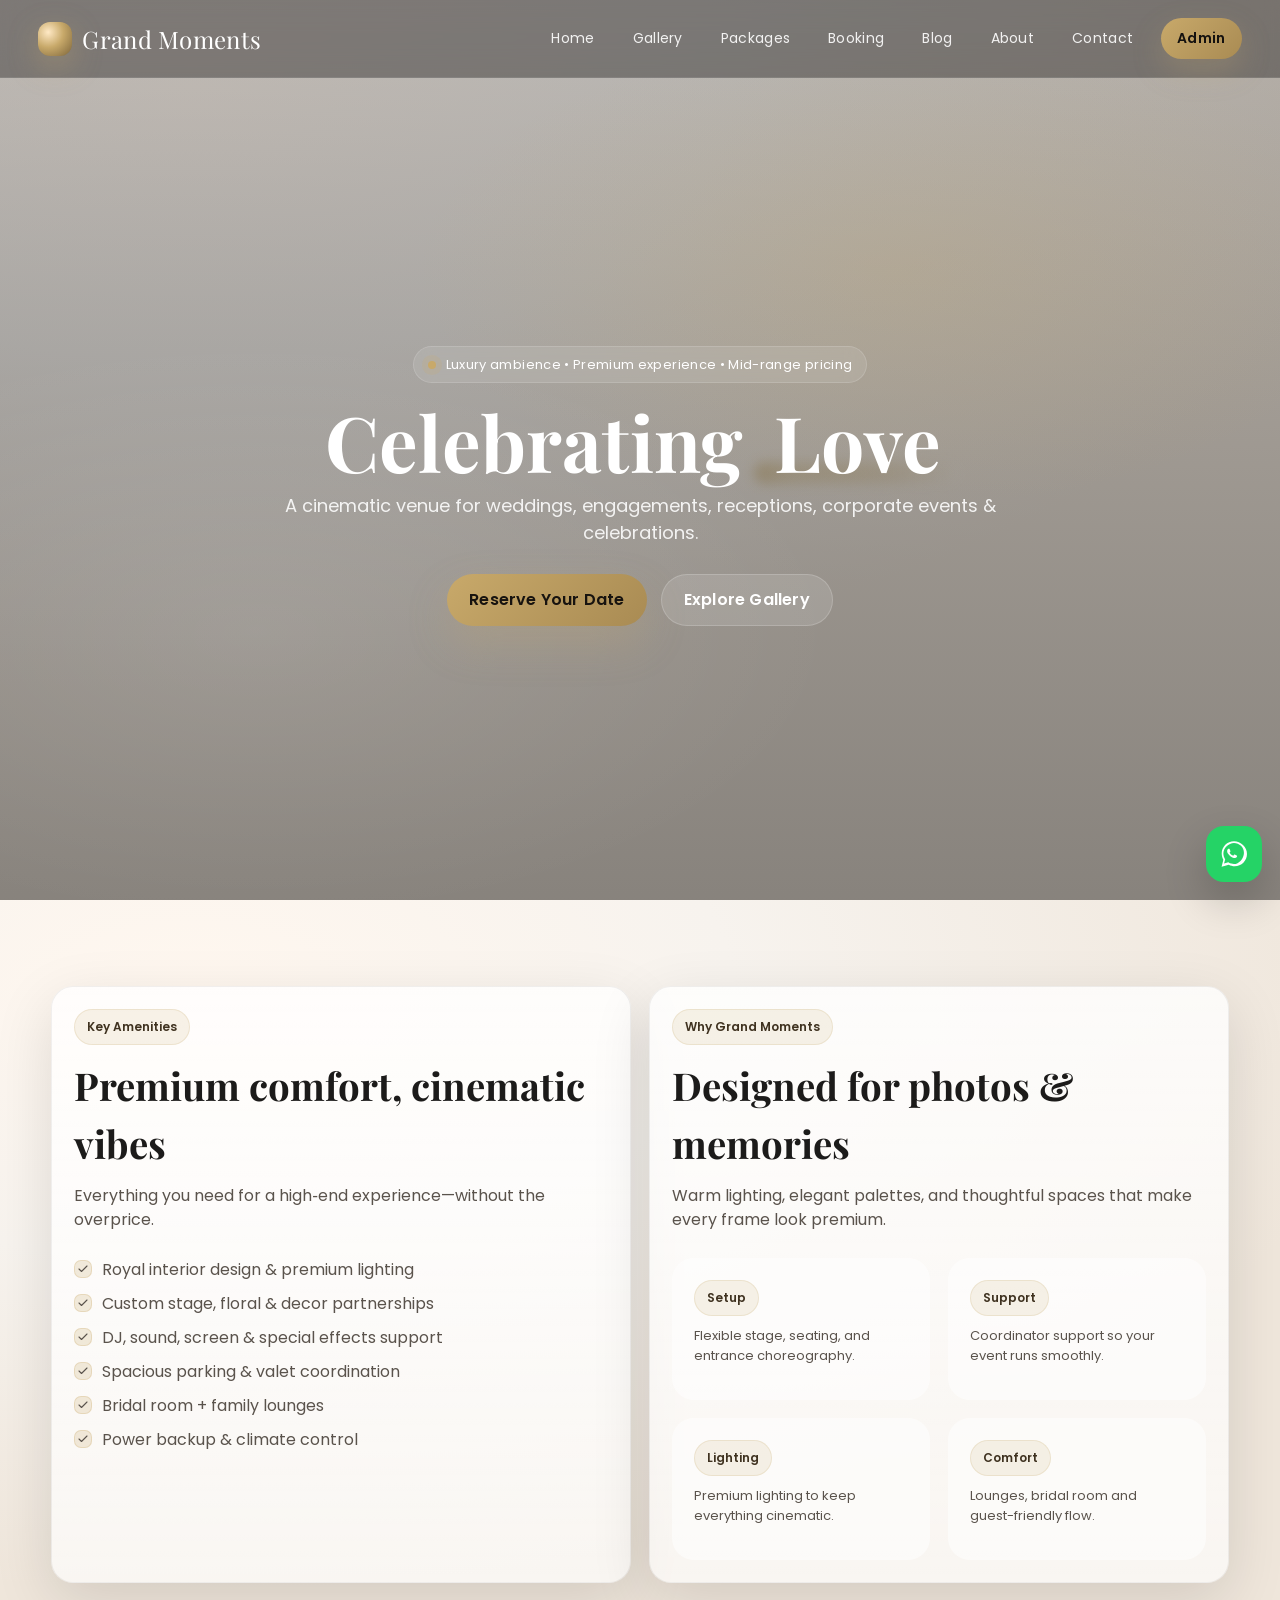
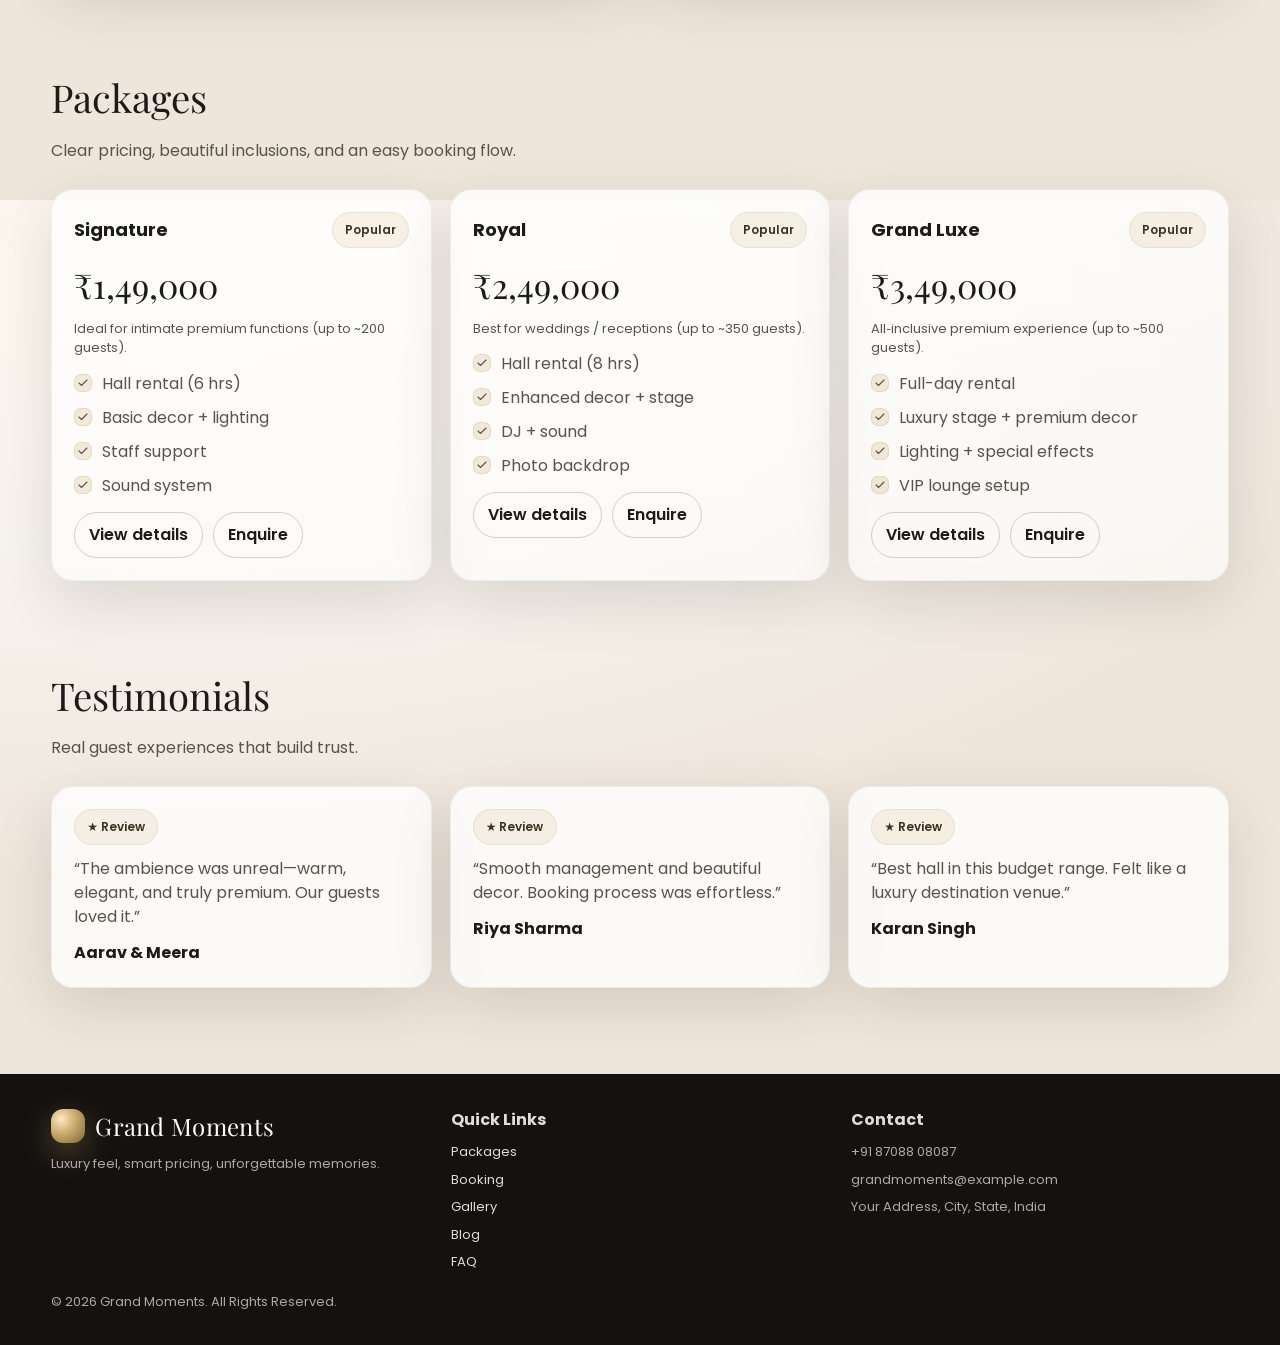
==== index.html @ 3381ce87 "Add files via upload" ====
<!DOCTYPE html>
<html lang="en">
<head>
  <meta charset="UTF-8" />
  <meta name="viewport" content="width=device-width, initial-scale=1.0" />
  <title>Grand Moments | Luxury Functional Hall</title>
  <link rel="stylesheet" href="css/style.css" />
  <link href="https://fonts.googleapis.com/css2?family=Playfair+Display:wght@500;700&family=Poppins:wght@300;400;500;600&display=swap" rel="stylesheet">
</head>
<body data-page="home">

<header class="navbar">
  <div class="logo"><span class="logo-mark" aria-hidden="true"></span><span id="brandName">Grand Moments</span></div>
  <nav>
    <a href="index.html">Home</a>
    <a href="gallery.html">Gallery</a>
    <a href="packages.html">Packages</a>
    <a href="booking.html">Booking</a>
    <a href="blog.html">Blog</a>
    <a href="about.html">About</a>
    <a href="contact.html">Contact</a>
    <a href="admin.html" class="btn">Admin</a>
  </nav>
</header>

<section class="hero">
  <video autoplay muted loop playsinline>
    <source src="assets/video/hero.mp4" type="video/mp4" />
  </video>
  <div class="hero-content">
    <div class="kicker"><span class="kicker-dot"></span><span id="tagline">Luxury ambience • Premium experience • Mid-range pricing</span></div>
    <h1><span id="heroPrefix">Celebrating</span> <span class="liquid-word" id="changing-text">Love</span></h1>
    <p id="heroSubcopy">A cinematic venue for weddings, engagements, receptions, corporate events & celebrations.</p>
    <div class="cta-row">
      <a class="primary-btn" href="booking.html" id="primaryCtaText">Reserve Your Date</a>
      <a class="secondary-btn" href="gallery.html">Explore Gallery</a>
    </div>
  </div>
</section>

<section class="section">
  <div class="container">
    <div class="grid-2">
      <div class="card soft">
        <div class="pill">Key Amenities</div>
        <h2 class="section-title" style="margin-top:12px;">Premium comfort, cinematic vibes</h2>
        <p class="section-subtitle">Everything you need for a high‑end experience—without the overprice.</p>
        <ul class="amenities" id="amenitiesList"></ul>
      </div>
      <div class="card soft">
        <div class="pill">Why Grand Moments</div>
        <h2 class="section-title" style="margin-top:12px;">Designed for photos & memories</h2>
        <p class="section-subtitle">Warm lighting, elegant palettes, and thoughtful spaces that make every frame look premium.</p>
        <div class="grid-2">
          <div class="card" style="box-shadow:none;background:rgba(255,255,255,.55);border:none;">
            <div class="pill">Setup</div><p class="small" style="margin-top:10px;">Flexible stage, seating, and entrance choreography.</p>
          </div>
          <div class="card" style="box-shadow:none;background:rgba(255,255,255,.55);border:none;">
            <div class="pill">Support</div><p class="small" style="margin-top:10px;">Coordinator support so your event runs smoothly.</p>
          </div>
          <div class="card" style="box-shadow:none;background:rgba(255,255,255,.55);border:none;">
            <div class="pill">Lighting</div><p class="small" style="margin-top:10px;">Premium lighting to keep everything cinematic.</p>
          </div>
          <div class="card" style="box-shadow:none;background:rgba(255,255,255,.55);border:none;">
            <div class="pill">Comfort</div><p class="small" style="margin-top:10px;">Lounges, bridal room and guest-friendly flow.</p>
          </div>
        </div>
      </div>
    </div>
  </div>
</section>

<section class="section" style="padding-top:0">
  <div class="container">
    <div class="section-title">Packages</div>
    <p class="section-subtitle">Clear pricing, beautiful inclusions, and an easy booking flow.</p>
    <div class="grid-3 pricing" id="packagesPreview"></div>
  </div>
</section>

<section class="section" style="padding-top:0">
  <div class="container">
    <div class="section-title">Testimonials</div>
    <p class="section-subtitle">Real guest experiences that build trust.</p>
    <div class="grid-3" id="testimonialCards"></div>
  </div>
</section>

<footer class="footer">
  <div class="container">
    <div class="grid-3">
      <div>
        <div class="logo" style="color:#fff"><span class="logo-mark"></span><span id="brandName2">Grand Moments</span></div>
        <p class="muted" style="margin-top:10px;">Luxury feel, smart pricing, unforgettable memories.</p>
      </div>
      <div>
        <div style="font-weight:700">Quick Links</div>
        <div class="muted" style="margin-top:10px; display:grid; gap:8px">
          <a href="packages.html">Packages</a>
          <a href="booking.html">Booking</a>
          <a href="gallery.html">Gallery</a>
          <a href="blog.html">Blog</a>
          <a href="faq.html">FAQ</a>
        </div>
      </div>
      <div>
        <div style="font-weight:700">Contact</div>
        <div class="muted" style="margin-top:10px; display:grid; gap:8px">
          <span id="contactPhone"></span>
          <span id="contactEmail"></span>
          <span id="contactAddress"></span>
        </div>
      </div>
    </div>
    <div class="muted" style="margin-top:20px;">© 2026 Grand Moments. All Rights Reserved.</div>
  </div>
</footer>


<button id="whatsappFab" class="whatsapp-fab" aria-label="Chat on WhatsApp">
  <svg viewBox="0 0 32 32" aria-hidden="true">
    <path d="M19.11 17.56c-.3-.15-1.77-.87-2.04-.97-.27-.1-.47-.15-.67.15-.2.3-.77.97-.94 1.17-.17.2-.35.22-.65.07-.3-.15-1.26-.46-2.4-1.48-.89-.79-1.49-1.77-1.67-2.07-.17-.3-.02-.46.13-.61.13-.13.3-.35.45-.52.15-.17.2-.3.3-.5.1-.2.05-.37-.03-.52-.08-.15-.67-1.6-.92-2.2-.24-.58-.48-.5-.67-.5h-.57c-.2 0-.52.07-.8.37-.27.3-1.05 1.03-1.05 2.52s1.08 2.93 1.23 3.13c.15.2 2.13 3.25 5.16 4.56.72.31 1.28.5 1.72.64.72.23 1.37.2 1.88.12.57-.08 1.77-.72 2.02-1.42.25-.7.25-1.3.17-1.42-.08-.12-.27-.2-.57-.35z"/>
    <path d="M27.06 4.94C24.1 1.98 20.17.35 16 .35 7.66.35.88 7.12.88 15.46c0 2.67.7 5.27 2.02 7.57L.76 31.65l8.82-2.31c2.22 1.21 4.72 1.85 7.27 1.85 8.34 0 15.12-6.78 15.12-15.12 0-4.04-1.57-7.84-4.91-11.13zM16 28.33c-2.3 0-4.56-.62-6.53-1.8l-.47-.28-5.23 1.37 1.4-5.1-.3-.52c-1.26-2.06-1.92-4.43-1.92-6.85C2.95 8.7 9.25 2.4 16 2.4c3.26 0 6.33 1.27 8.64 3.58 2.31 2.31 3.58 5.38 3.58 8.64 0 6.75-6.3 13.71-12.22 13.71z"/>
  </svg>
</button>

<script defer src="js/main.js"></script>
</body>
</html>
---- css/style.css ----
:root{
  --bg:#f7f3ee;
  --surface: rgba(255,255,255,.7);
  --surface2: rgba(255,255,255,.10);
  --text:#1c1b1a;
  --muted:#5a534c;
  --gold:#c8a96a;
  --gold2:#a98b53;
  --ink:#0f0f10;
  --shadow: 0 18px 60px rgba(0,0,0,.12);
  --radius: 22px;
  --radius2: 28px;
}
*{box-sizing:border-box}
html,body{height:100%}
body{
  margin:0;
  color:var(--text);
  background: radial-gradient(1200px 600px at 15% 10%, #fff7ef 0%, var(--bg) 45%, #efe6db 100%);
  font-family: "Poppins", system-ui, -apple-system, Segoe UI, Roboto, Arial, sans-serif;
  line-height:1.5;
}
a{color:inherit}
.container{width:min(1180px, 92vw); margin:0 auto}

.navbar{
  position:fixed; inset:0 0 auto 0;
  display:flex; align-items:center; justify-content:space-between;
  padding:18px clamp(16px, 3vw, 54px);
  z-index:50;
  background: rgba(20, 18, 16, .38);
  backdrop-filter: blur(14px);
  border-bottom:1px solid rgba(255,255,255,.08);
}
.logo{
  font-family:"Playfair Display", serif;
  font-size: 24px;
  color:#fff;
  letter-spacing:.3px;
  display:flex; gap:10px; align-items:center;
}
.logo-mark{
  width:34px;height:34px;border-radius:12px;
  background: radial-gradient(circle at 30% 30%, #ffe9c5, var(--gold) 45%, #7d653a 100%);
  box-shadow: 0 10px 30px rgba(200,169,106,.35);
}
.navbar nav{display:flex; gap:18px; align-items:center; flex-wrap:wrap}
.navbar nav a{
  text-decoration:none;
  color:rgba(255,255,255,.9);
  font-size:14px;
  letter-spacing:.3px;
  padding:10px 10px;
  border-radius:999px;
}
.navbar nav a:hover{background: rgba(255,255,255,.10)}
.navbar .btn{
  background: linear-gradient(135deg, var(--gold), var(--gold2));
  color:#14110f;
  font-weight:600;
  padding:10px 16px;
  box-shadow: 0 12px 30px rgba(200,169,106,.25);
}
.navbar .btn:hover{filter:brightness(1.03)}
@media (max-width: 900px){ .navbar nav{display:none} }

.hero{
  height:100svh;
  position:relative;
  overflow:hidden;
  display:grid;
  place-items:center;
  color:#fff;
}
.hero video{
  position:absolute; inset:0;
  width:100%; height:100%;
  object-fit:cover;
  filter: brightness(.55) contrast(1.05) saturate(1.05);
}
.hero::before{
  content:"";
  position:absolute; inset:0;
  background:
    radial-gradient(800px 400px at 70% 30%, rgba(200,169,106,.22), transparent 60%),
    radial-gradient(900px 450px at 20% 70%, rgba(255,255,255,.10), transparent 65%),
    linear-gradient(180deg, rgba(10,10,10,.25), rgba(10,10,10,.45));
}
.hero-content{
  position:relative;
  width:min(980px, 92vw);
  text-align:center;
  padding-top:72px;
}
.kicker{
  display:inline-flex; gap:10px; align-items:center;
  padding:8px 14px;
  border-radius:999px;
  background: rgba(255,255,255,.10);
  border:1px solid rgba(255,255,255,.14);
  backdrop-filter: blur(10px);
  font-size:13px;
  letter-spacing:.35px;
}
.kicker-dot{
  width:8px;height:8px;border-radius:99px;
  background: var(--gold);
  box-shadow:0 0 0 6px rgba(200,169,106,.18);
}
.hero h1{
  margin:18px 0 10px;
  font-family:"Playfair Display", serif;
  font-size: clamp(42px, 6vw, 78px);
  line-height:1.05;
  letter-spacing:.2px;
}
.hero p{
  margin:0 auto;
  max-width: 820px;
  color: rgba(255,255,255,.88);
  font-size: clamp(14px, 1.45vw, 18px);
}
.cta-row{
  margin-top:28px;
  display:flex;
  justify-content:center;
  gap:14px;
  flex-wrap:wrap;
}
.primary-btn, .secondary-btn{
  display:inline-flex; align-items:center; justify-content:center;
  text-decoration:none;
  border-radius:999px;
  padding:13px 22px;
  font-weight:600;
  letter-spacing:.2px;
}
.primary-btn{
  background: linear-gradient(135deg, var(--gold), var(--gold2));
  color:#17130f;
  box-shadow:0 18px 40px rgba(200,169,106,.25);
}
.secondary-btn{
  background: rgba(255,255,255,.12);
  border:1px solid rgba(255,255,255,.18);
  color:#fff;
}
.secondary-btn:hover{background: rgba(255,255,255,.16)}
.primary-btn:hover{filter:brightness(1.03)}

.liquid-word{
  display:inline-block;
  position:relative;
  padding: 0 .18em;
  transition: opacity .25s ease;
}
.liquid-word::after{
  content:"";
  position:absolute;
  left:-.08em; right:-.08em; bottom:.08em; height:.28em;
  border-radius:999px;
  background: radial-gradient(circle at 20% 20%, rgba(255,255,255,.35), transparent 60%),
              linear-gradient(90deg, rgba(200,169,106,.85), rgba(255,255,255,.12));
  filter: blur(6px);
  opacity:.8;
  z-index:-1;
  transform: translateY(8px);
  animation: liquid 3.6s ease-in-out infinite;
}
@keyframes liquid{
  0%,100%{transform: translateY(8px) scaleX(1); opacity:.75}
  50%{transform: translateY(8px) scaleX(1.14); opacity:1}
}

.section{ padding: 86px 0; }
.section-title{
  font-family:"Playfair Display", serif;
  font-size: clamp(28px, 3vw, 40px);
  margin:0 0 12px;
}
.section-subtitle{ margin:0 0 26px; color:var(--muted); }

.grid-3{ display:grid; grid-template-columns: repeat(3, 1fr); gap:18px; }
.grid-2{ display:grid; grid-template-columns: repeat(2, 1fr); gap:18px; }
@media (max-width: 900px){ .grid-3{grid-template-columns:1fr} .grid-2{grid-template-columns:1fr} }

.card{
  background: rgba(255,255,255,.78);
  border: 1px solid rgba(20,18,16,.06);
  border-radius: var(--radius);
  box-shadow: var(--shadow);
  padding: 22px;
}
.card.soft{ background: linear-gradient(180deg, rgba(255,255,255,.78), rgba(255,255,255,.64)); }

.pill{
  display:inline-flex; align-items:center;
  padding:8px 12px; border-radius:999px;
  background: rgba(200,169,106,.14);
  border:1px solid rgba(200,169,106,.20);
  color:#3f3220;
  font-weight:600;
  font-size:12px;
}

.amenities{
  list-style:none;
  padding:0; margin:14px 0 0;
  display:grid;
  gap:10px;
}
.amenities li{ display:flex; gap:10px; align-items:flex-start; color:var(--muted); }
.tick{
  width:18px; height:18px; border-radius:7px;
  background: rgba(200,169,106,.22);
  border:1px solid rgba(200,169,106,.28);
  display:grid; place-items:center;
  flex:0 0 auto;
  margin-top:2px;
}
.tick svg{width:12px;height:12px}

.pricing{ display:grid; gap:18px; }
.price{ font-family:"Playfair Display", serif; font-size: 34px; margin: 12px 0 8px; }
.package-name{ display:flex; align-items:center; justify-content:space-between; gap:12px; }
.package-name h3{margin:0; font-size:18px}
.small{color:var(--muted); font-size:13px}

.btn-row{display:flex; gap:10px; flex-wrap:wrap; margin-top:14px}
.btn-outline{
  text-decoration:none;
  border:1px solid rgba(20,18,16,.18);
  background: transparent;
  padding:10px 14px;
  border-radius:999px;
  font-weight:600;
}
.btn-outline:hover{background: rgba(20,18,16,.04)}

.footer{ background: #14110f; color: rgba(255,255,255,.86); padding: 34px 0; }
.footer .grid-3{gap:22px}
.footer a{color: rgba(255,255,255,.86); text-decoration:none}
.footer a:hover{text-decoration:underline}
.footer .muted{color: rgba(255,255,255,.64); font-size:13px}

.page-hero{ padding-top: 110px; padding-bottom: 32px; }
.page-hero .card{ background: rgba(255,255,255,.72); }
.breadcrumb{ font-size:13px; color: var(--muted); }
.breadcrumb a{color:inherit; text-decoration:none}
.breadcrumb a:hover{text-decoration:underline}

.form{ display:grid; gap:12px; }
.field{ display:grid; gap:6px; }
.field label{font-size:13px; color: var(--muted)}
.field input, .field select, .field textarea{
  border-radius:16px;
  border:1px solid rgba(20,18,16,.10);
  padding:12px 14px;
  outline:none;
  background: rgba(255,255,255,.9);
}
.field textarea{min-height:120px; resize:vertical}
.notice{
  padding:12px 14px;
  border-radius:16px;
  background: rgba(200,169,106,.14);
  border:1px solid rgba(200,169,106,.22);
  color:#3f3220;
  font-size:13px;
}
.success{background: rgba(60, 179, 113, .14); border-color: rgba(60,179,113,.22); color:#184b2a}
.error{background: rgba(220, 20, 60, .12); border-color: rgba(220,20,60,.20); color:#5a0f22}

.whatsapp-fab{
  position:fixed;
  right:18px;
  bottom:18px;
  z-index:60;
  width:56px;height:56px;
  border-radius:18px;
  display:grid;place-items:center;
  background: #25D366;
  box-shadow: 0 18px 44px rgba(0,0,0,.20);
  border:none;
  cursor:pointer;
}
.whatsapp-fab svg{width:26px;height:26px; fill:#fff}

.blog-grid{ display:grid; grid-template-columns: repeat(3, 1fr); gap:18px; }
@media (max-width: 1000px){ .blog-grid{grid-template-columns:1fr} }
.blog-card h3{margin:10px 0 6px}
.blog-card p{margin:0; color: var(--muted)}
.blog-meta{font-size:12px; color: var(--muted)}
.blog-card a{ text-decoration:none }
.blog-card a:hover{text-decoration:underline}

.slider-wrap{
  background: rgba(255,255,255,.68);
  border:1px solid rgba(20,18,16,.06);
  border-radius: var(--radius2);
  box-shadow: var(--shadow);
  padding: 14px;
}
.swiper{border-radius:18px}
.swiper-slide{
  height: 420px;
  border-radius:18px;
  overflow:hidden;
  background: linear-gradient(135deg, rgba(200,169,106,.25), rgba(15,15,16,.08));
  display:grid; place-items:center;
  position:relative;
}
.swiper-slide img{
  width:100%;height:100%;
  object-fit:cover;
  filter: contrast(1.03) saturate(1.04);
}
.slide-overlay{
  position:absolute; inset:auto 0 0 0;
  padding: 14px 16px;
  background: linear-gradient(180deg, transparent, rgba(0,0,0,.65));
  color:#fff;
  font-size:14px;
}

.admin-grid{ display:grid; grid-template-columns: 1.2fr .8fr; gap:18px; }
@media (max-width: 980px){ .admin-grid{grid-template-columns:1fr} }
.mono{font-family: ui-monospace, SFMono-Regular, Menlo, Monaco, Consolas, "Liberation Mono", "Courier New", monospace;}
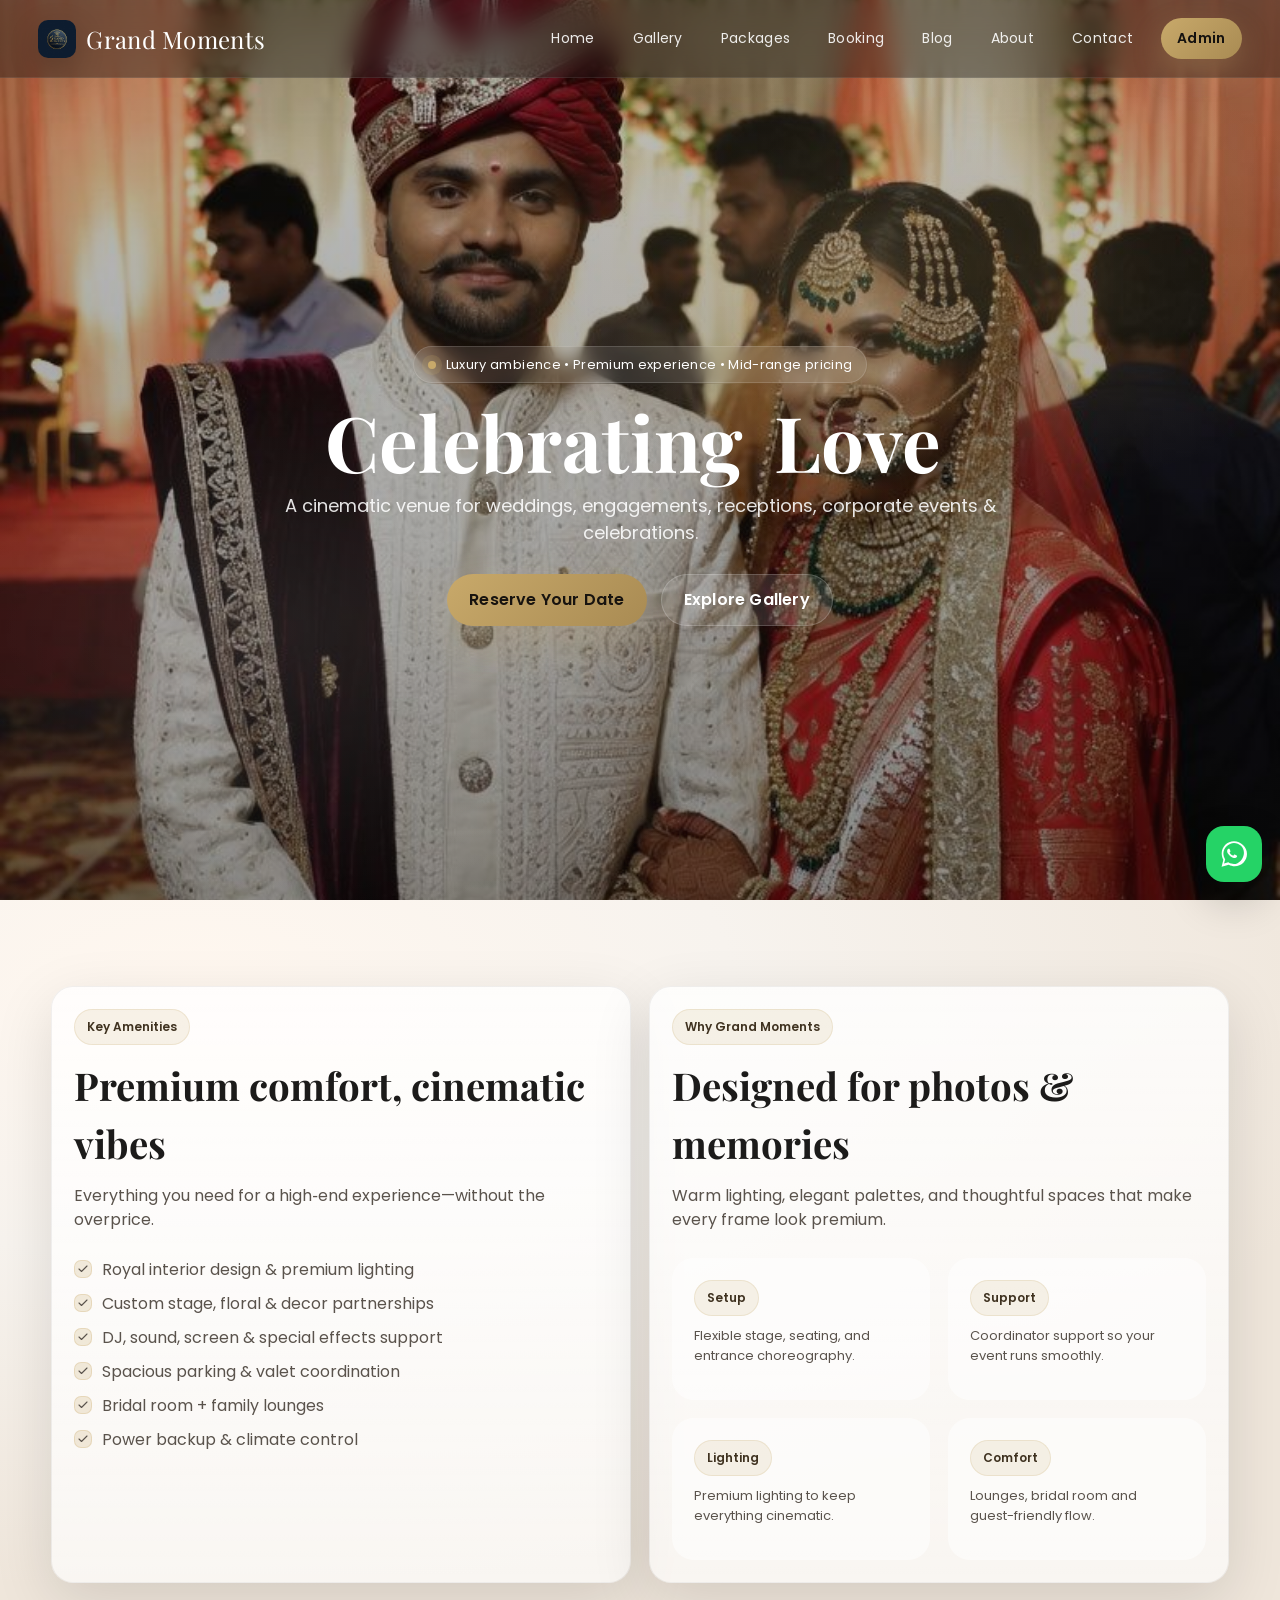
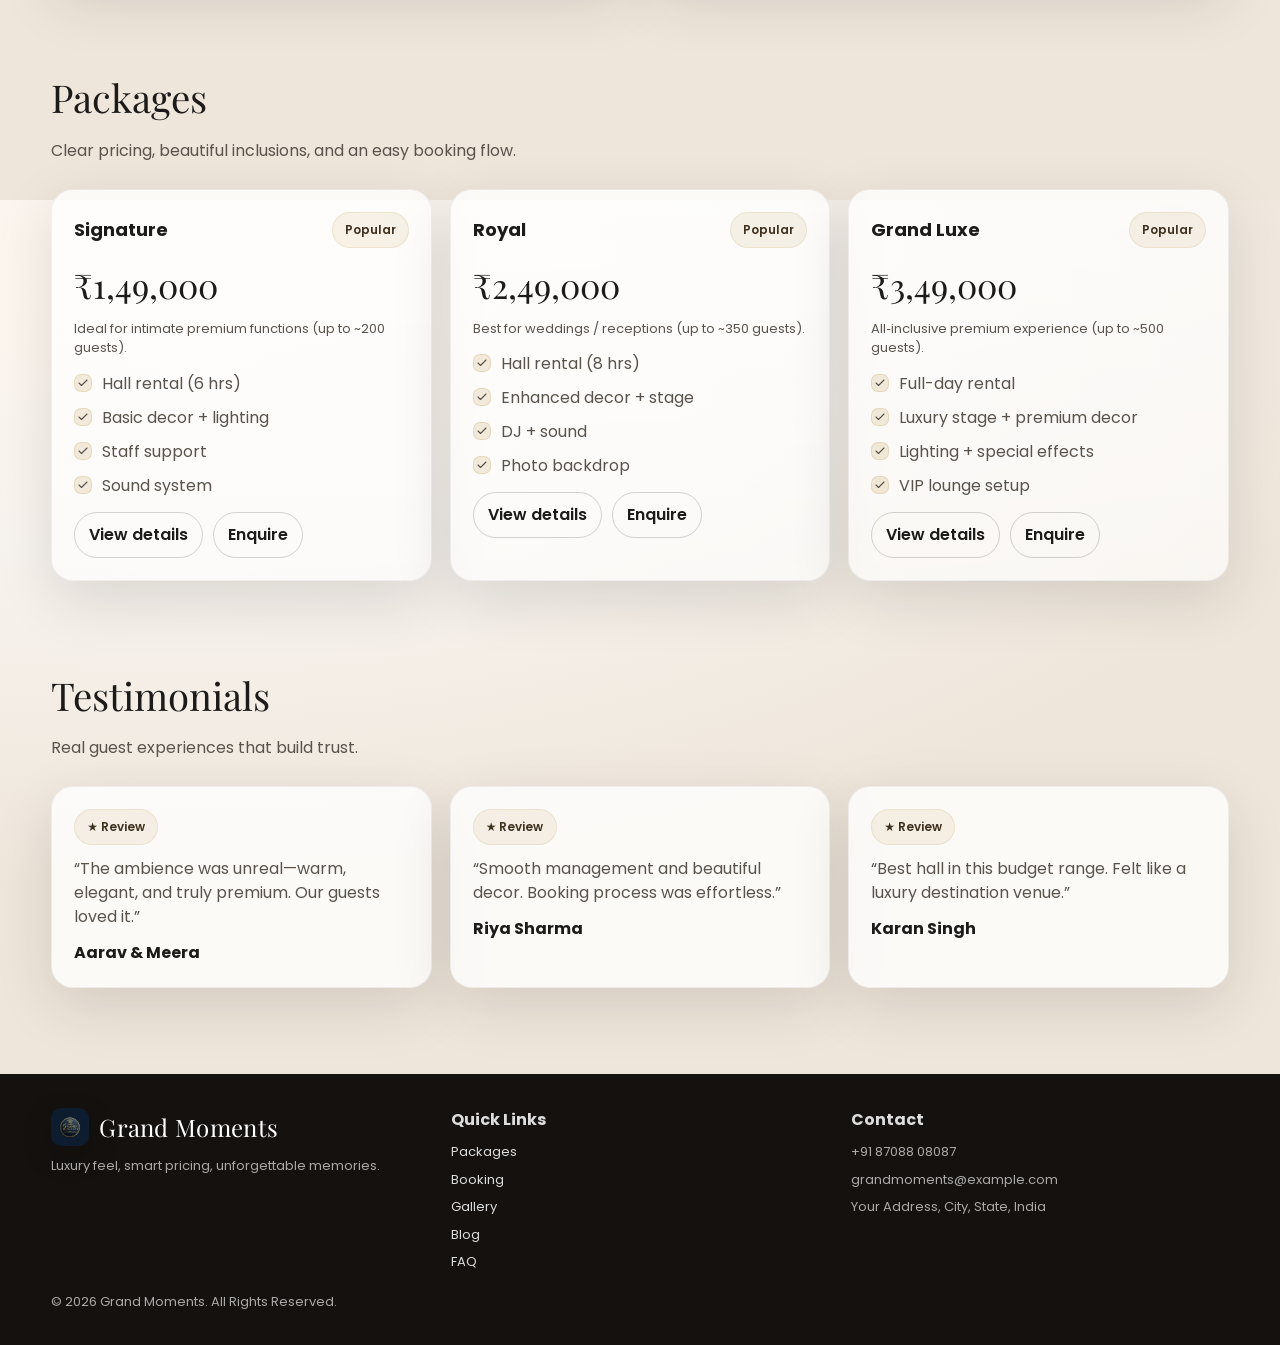
==== commit 3c25b6b1: "Add files via upload" ====
--- a/index.html
+++ b/index.html
@@ -4,13 +4,14 @@
   <meta charset="UTF-8" />
   <meta name="viewport" content="width=device-width, initial-scale=1.0" />
   <title>Grand Moments | Luxury Functional Hall</title>
+  <link rel="preload" as="image" href="assets/images/hero-1.jpg">
   <link rel="stylesheet" href="css/style.css" />
   <link href="https://fonts.googleapis.com/css2?family=Playfair+Display:wght@500;700&family=Poppins:wght@300;400;500;600&display=swap" rel="stylesheet">
 </head>
 <body data-page="home">
 
 <header class="navbar">
-  <div class="logo"><span class="logo-mark" aria-hidden="true"></span><span id="brandName">Grand Moments</span></div>
+  <div class="logo"><img src="assets/images/logo.png" alt="Grand Moments Logo" style="height:38px;border-radius:10px;box-shadow:0 10px 30px rgba(0,0,0,.18)" loading="eager" decoding="async"><span id="brandName">Grand Moments</span></div>
   <nav>
     <a href="index.html">Home</a>
     <a href="gallery.html">Gallery</a>
@@ -24,10 +25,7 @@
 </header>
 
 <section class="hero">
-  <video autoplay muted loop playsinline>
-    <source src="assets/video/hero.mp4" type="video/mp4" />
-  </video>
-  <div class="hero-content">
+<div class="hero-content">
     <div class="kicker"><span class="kicker-dot"></span><span id="tagline">Luxury ambience • Premium experience • Mid-range pricing</span></div>
     <h1><span id="heroPrefix">Celebrating</span> <span class="liquid-word" id="changing-text">Love</span></h1>
     <p id="heroSubcopy">A cinematic venue for weddings, engagements, receptions, corporate events & celebrations.</p>
@@ -90,7 +88,7 @@
   <div class="container">
     <div class="grid-3">
       <div>
-        <div class="logo" style="color:#fff"><span class="logo-mark"></span><span id="brandName2">Grand Moments</span></div>
+        <div class="logo" style="color:#fff"><img src="assets/images/logo.png" alt="Grand Moments Logo" style="height:38px;border-radius:10px;box-shadow:0 10px 30px rgba(0,0,0,.18)" loading="eager" decoding="async"><span id="brandName2">Grand Moments</span></div>
         <p class="muted" style="margin-top:10px;">Luxury feel, smart pricing, unforgettable memories.</p>
       </div>
       <div>
--- a/css/style.css
+++ b/css/style.css
@@ -326,3 +326,22 @@
 .admin-grid{ display:grid; grid-template-columns: 1.2fr .8fr; gap:18px; }
 @media (max-width: 980px){ .admin-grid{grid-template-columns:1fr} }
 .mono{font-family: ui-monospace, SFMono-Regular, Menlo, Monaco, Consolas, "Liberation Mono", "Courier New", monospace;}
+
+/* ===== PREMIUM CINEMATIC HERO SLIDESHOW (FAST) ===== */
+.hero{
+  background-size: cover;
+  background-position: center;
+  background-image: url('../assets/images/hero-1.jpg');
+  animation: heroSlide 24s infinite ease-in-out;
+}
+.hero video{ display:none !important; }
+
+@keyframes heroSlide{
+  0%{background-image:url('../assets/images/hero-1.jpg');}
+  16%{background-image:url('../assets/images/hero-2.jpg');}
+  32%{background-image:url('../assets/images/hero-3.jpg');}
+  48%{background-image:url('../assets/images/hero-4.jpg');}
+  64%{background-image:url('../assets/images/hero-5.jpg');}
+  80%{background-image:url('../assets/images/hero-6.jpg');}
+  100%{background-image:url('../assets/images/hero-1.jpg');}
+}
